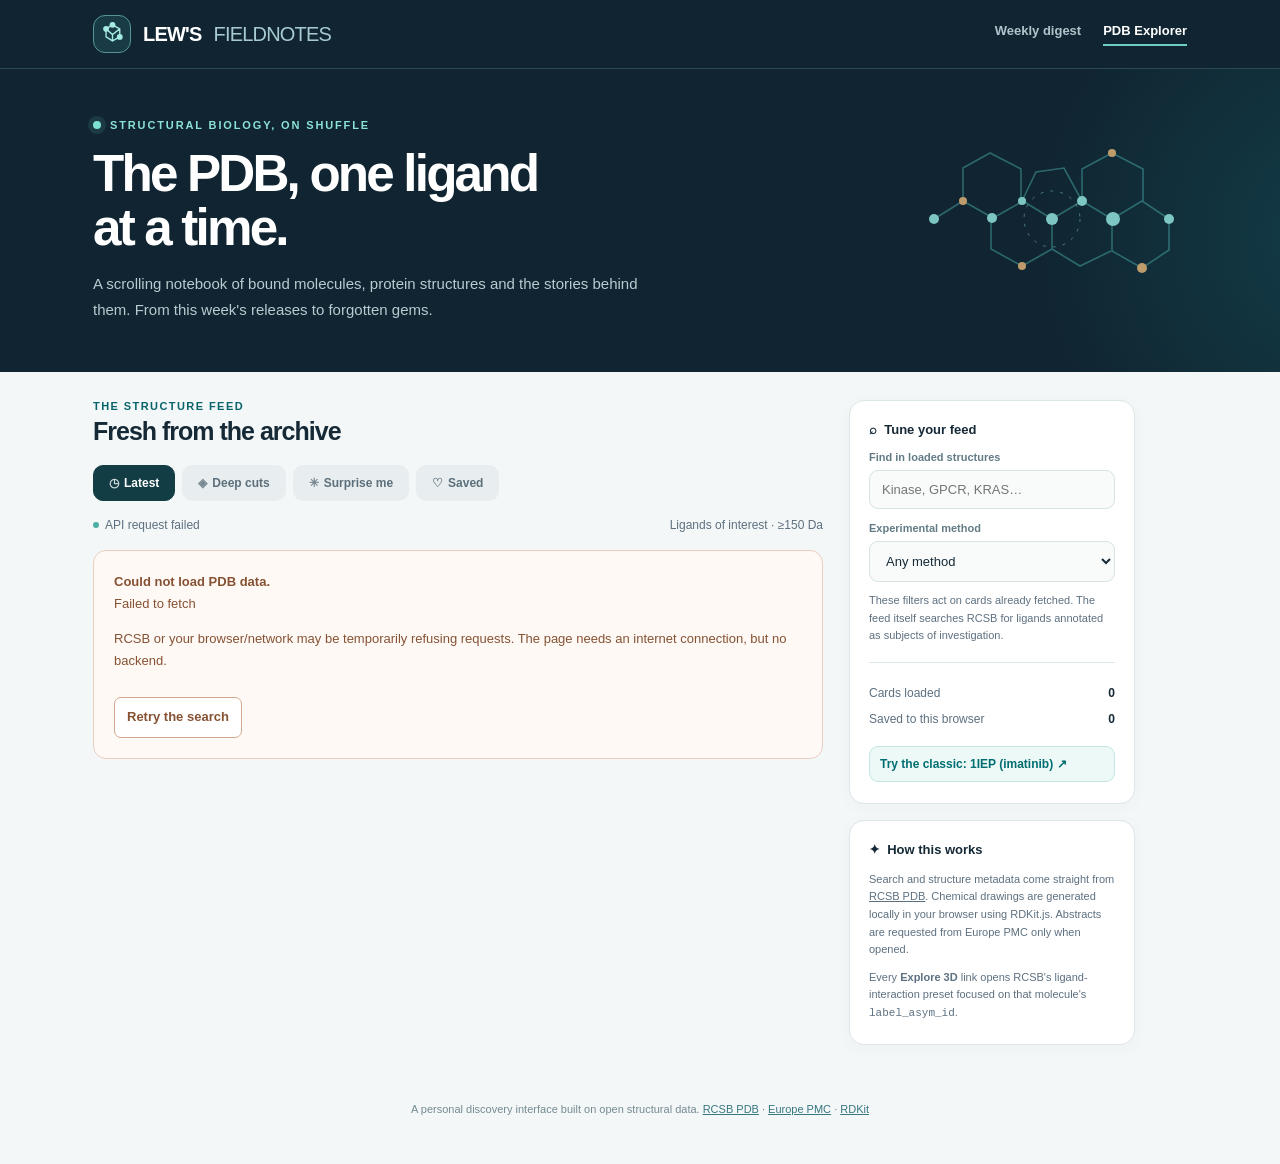
==== docs/pdb-explorer.html @ 3c7a72dc "pdb explorer" ====
<!doctype html>
<html lang="en">
<head>
  <meta charset="utf-8">
  <meta name="viewport" content="width=device-width, initial-scale=1">
  <meta name="theme-color" content="#112433">
  <meta name="description" content="A serendipitous feed of ligand-bound structures from the Protein Data Bank.">
  <title>PDB Explorer — Lew's fieldnotes</title>
  <style>
    :root { --ink:#152936; --muted:#5d7080; --subtle:#8093a0; --bg:#f4f7f7; --card:#fff; --line:#dce5e7; --accent:#087d84; --accentdark:#08636a; --tealbg:#e9f8f6; --gold:#b37e34; --radius:18px; }
    * {box-sizing:border-box} html {scroll-behavior:smooth} body {margin:0; font-family:Inter,-apple-system,BlinkMacSystemFont,"Segoe UI",sans-serif; background:var(--bg); color:var(--ink); -webkit-font-smoothing:antialiased}
    button,input,select {font:inherit} button {cursor:pointer} a {color:inherit} a:hover{color:var(--accent)}
    .topbar {background:#102531;color:#f1f8f8; border-bottom:1px solid #2b4954}
    .top-inner {max-width:1150px;margin:auto;padding:15px 28px;display:flex;justify-content:space-between;align-items:center;gap:20px}
    .brand {display:flex;align-items:center;gap:12px;text-decoration:none;color:#fff;font-weight:800;letter-spacing:-.04em;font-size:20px}
    .brand-mark{width:38px;height:38px;border:1px solid #56969a;border-radius:12px;display:grid;place-items:center;background:#183b45;overflow:hidden}
    .brand-mark svg{width:29px;height:29px}
    .navlinks{display:flex;gap:22px;font-size:13px;font-weight:650}.navlinks a{text-decoration:none;color:#afc4cb}.navlinks a.active{color:#fff}.navlinks a.active:after{content:"";display:block;height:2px;background:#6bcfc7;margin-top:6px}
    .hero {background:#102531;color:#fff;position:relative;overflow:hidden}
    .hero:before {content:"";position:absolute;inset:-50% -30% auto auto;width:640px;height:640px;border-radius:50%;background:radial-gradient(circle,#16616a66 0%,transparent 68%);pointer-events:none}
    .hero-inner {max-width:1150px;margin:auto;padding:50px 28px 49px;position:relative;display:flex;justify-content:space-between;align-items:center;gap:40px}
    .eyebrow {display:flex;align-items:center;gap:9px;color:#8ce2d7;text-transform:uppercase;font-size:11px;font-weight:800;letter-spacing:.17em}
    .dot{width:8px;height:8px;border-radius:50%;background:#7de0d2;box-shadow:0 0 0 5px #7de0d21c}
    h1 {font-size:clamp(34px,4vw,52px);line-height:1.06;margin:16px 0 15px;letter-spacing:-.055em;max-width:540px}
    .hero p{margin:0;color:#b7cbd0;font-size:15px;line-height:1.75;max-width:550px}
    .hero-visual{width:275px;height:158px;flex-shrink:0;opacity:.88}
    .layout{max-width:1150px;margin:auto;padding:28px;display:grid;grid-template-columns:minmax(0,730px) 286px;gap:26px;align-items:start}
    .feed-top{display:flex;justify-content:space-between;align-items:end;gap:12px;margin-bottom:15px}
    .section-tag {font-size:11px;font-weight:850;color:var(--accentdark);letter-spacing:.13em;text-transform:uppercase}
    h2{margin:4px 0;font-size:25px;letter-spacing:-.04em;line-height:1.2}
    .hint{font-size:12px;color:var(--muted);line-height:1.5}
    .tabs{display:flex;flex-wrap:wrap;gap:7px;margin-bottom:15px}
    .tab{padding:10px 15px;border-radius:10px;color:#5c6f7b;background:#e8eeef;border:1px solid transparent;font-size:12px;font-weight:750;white-space:nowrap;transition:.16s}
    .tab:hover{background:#dbe8e8}.tab[aria-pressed="true"]{background:#123d45;border-color:#123d45;color:#fff}
    .tab .tab-icon{margin-right:5px;opacity:.8}
    .filter-toggle{display:none;border:1px solid #bdd8d8;background:#fff;border-radius:8px;padding:8px 10px;color:#285a60;font-size:12px;font-weight:700}
    .status-bar{display:flex;justify-content:space-between;align-items:center;gap:12px;margin:13px 0 17px;min-height:17px;font-size:12px;color:var(--muted)}
    .status-bar .live{display:inline-flex;gap:6px;align-items:center}.status-bar .live:before{content:"";width:6px;height:6px;border-radius:50%;background:#4aaea1}
    .feed{display:flex;flex-direction:column;gap:16px}
    .card{background:var(--card);border:1px solid var(--line);border-radius:var(--radius);box-shadow:0 3px 20px #17313b09;overflow:hidden}
    .card-head{padding:22px 23px 18px}.card-topline{display:flex;align-items:center;gap:9px;flex-wrap:wrap;margin-bottom:12px}
    .pdbid{display:inline-flex;gap:6px;align-items:center;background:var(--tealbg);color:#006d70;padding:6px 9px;border-radius:6px;font-size:11px;letter-spacing:.075em;font-weight:900;text-decoration:none}
    .release,.meta-item{font-size:12px;color:var(--muted)}.card-title{font-size:21px;line-height:1.38;letter-spacing:-.032em;font-weight:750;margin:0 0 12px}
    .card-subhead{font-size:12px;color:#577080;display:flex;gap:13px;flex-wrap:wrap;align-items:center}
    .card-subhead span{display:inline-flex;gap:5px;align-items:center}
    .ligand-panel{margin:0 22px 19px;border:1px solid #dfe9e9;background:#fafdfc;border-radius:13px;display:flex;min-height:185px;overflow:hidden}
    .depiction{width:45%;min-width:190px;display:flex;align-items:center;justify-content:center;padding:13px;background:#fff;border-right:1px solid #e7eeee;position:relative}
    .depiction svg{display:block;width:100%;height:156px;max-height:156px}.depiction .depict-placeholder{font-size:12px;text-align:center;color:#91a4a8;max-width:160px}
    .ligand-details{flex:1;padding:21px 22px;min-width:0;display:flex;flex-direction:column;align-items:flex-start;justify-content:center}
    .micro-label{text-transform:uppercase;letter-spacing:.115em;font-size:10px;font-weight:850;color:var(--subtle);margin-bottom:7px}
    .ligand-name{font-weight:750;line-height:1.4;font-size:16px;word-break:break-word;overflow-wrap:anywhere;max-height:90px;overflow:hidden;display:-webkit-box;-webkit-line-clamp:4;-webkit-box-orient:vertical}
    .ligand-meta{font-size:12px;color:var(--muted);margin-top:9px;line-height:1.65}
    .tag-row{display:flex;flex-wrap:wrap;gap:6px;margin-top:14px}.tag{font-size:10px;font-weight:760;background:#e9efee;color:#48606a;padding:5px 8px;border-radius:6px}
    .abstract-area{border-top:1px solid #edf1f2;padding:15px 23px 16px}.paper-label{font-size:10px;text-transform:uppercase;color:var(--subtle);font-weight:850;letter-spacing:.1em;margin-bottom:6px}
    .paper-title{font-size:13px;font-weight:650;line-height:1.5;color:#344c58}.abstract-toggle{border:0;background:transparent;padding:8px 0 0;color:var(--accentdark);font-weight:750;font-size:12px}
    .abstract-content{font-size:13px;line-height:1.72;color:#435b68;margin:12px 0 1px;white-space:pre-wrap}
    .card-footer{border-top:1px solid var(--line);display:flex;align-items:center;gap:9px;flex-wrap:wrap;padding:12px 22px;background:#fafcfc}
    .action{font-size:12px;text-decoration:none;display:inline-flex;align-items:center;justify-content:center;gap:7px;padding:9px 12px;border-radius:8px;font-weight:750;border:1px solid #d9e6e6;background:#fff;color:#32515c}
    .action:hover{color:#066e76;border-color:#9ccccc}.action.primary{color:#fff;background:#0a6970;border-color:#0a6970}.action.primary:hover{background:#07545b;color:#fff}
    .bookmark{margin-left:auto;background:transparent;border:1px solid transparent;color:#697e89}.bookmark[aria-pressed="true"]{background:#fff5df;border-color:#edd39b;color:#945e11}
    .bookmark svg,.action svg{width:14px;height:14px;flex:none}
    .rail{position:sticky;top:22px;display:flex;flex-direction:column;gap:16px}
    .rail-box{background:#fff;border:1px solid var(--line);border-radius:15px;padding:21px 19px;box-shadow:0 3px 18px #17313b08}
    .rail-title{font-size:13px;font-weight:850;margin:0 0 14px;display:flex;gap:7px;align-items:center}
    .field-label{display:block;font-size:11px;color:#627b85;font-weight:750;margin:13px 0 7px}
    .field{width:100%;border:1px solid #d7e3e5;background:#f9fbfb;color:var(--ink);padding:11px 12px;border-radius:9px;outline:none;font-size:13px}
    .field:focus{border-color:#2eabb0;box-shadow:0 0 0 3px #2eabb01c}
    .rail-note{margin:10px 0 0;font-size:11px;color:var(--muted);line-height:1.6}
    .rail-separator{height:1px;background:var(--line);margin:17px 0}
    .mini-stat{display:flex;justify-content:space-between;align-items:center;font-size:12px;color:var(--muted);padding:6px 0}.mini-stat strong{color:var(--ink);font-variant-numeric:tabular-nums}
    .sample-button{border:1px solid #c5e6e3;color:#006e71;background:#edf9f7;padding:10px;width:100%;border-radius:9px;font-size:12px;font-weight:750;margin-top:14px;text-align:left}
    .loading{background:#fff;border:1px solid var(--line);border-radius:16px;padding:26px;display:flex;gap:14px;align-items:center;font-size:13px;color:var(--muted)}
    .spinner{width:18px;height:18px;border:2px solid #d7eded;border-top-color:#168188;border-radius:50%;animation:spin .7s linear infinite;flex-shrink:0}@keyframes spin{to{transform:rotate(360deg)}}
    .empty{border:1px dashed #b9cbcd;border-radius:16px;text-align:center;padding:46px 30px;color:var(--muted);background:#ffffffa8}.empty strong{display:block;color:var(--ink);margin-bottom:9px;font-size:17px}
    .error{border:1px solid #ebcdbe;background:#fff9f5;border-radius:13px;padding:20px;color:#865234;font-size:13px;line-height:1.7}.error button{background:#fff;border:1px solid #d3a88f;padding:8px 12px;border-radius:7px;color:#865234;font-weight:750;margin-top:12px}
    .load-wrap{text-align:center;padding:22px 0 42px}.load-button{background:#fff;color:#24545b;border:1px solid #bcd6d7;border-radius:11px;padding:12px 26px;font-size:13px;font-weight:800}.load-button:hover{background:#e8f7f5}.load-button:disabled{opacity:.6;cursor:default}
    footer{padding:30px 28px 50px;text-align:center;font-size:11px;color:#748a93} footer a{color:#367780}
    .hidden{display:none!important}.sr-only{position:absolute;width:1px;height:1px;padding:0;margin:-1px;overflow:hidden;clip:rect(0,0,0,0);white-space:nowrap;border:0}
    @media(max-width:930px){.layout{grid-template-columns:minmax(0,1fr) 235px;gap:17px}.hero-visual{width:190px}.depiction{min-width:145px}.ligand-panel{flex-wrap:wrap}.depiction{min-height:158px}.ligand-details{padding:16px}}
    @media(max-width:710px){.layout{display:flex;flex-direction:column;padding:18px 14px}.main{width:100%}.rail{order:-1;width:100%;position:static}.rail:not(.open){display:none}.rail .rail-box:nth-child(2){display:none}.filter-toggle{display:inline-flex;align-items:center;gap:5px}.hero-inner{padding:32px 18px}.hero-visual{display:none}.top-inner{padding:12px 18px}.brand{font-size:17px}.navlinks{gap:12px;font-size:12px}.tabs{gap:5px}.tab{padding:10px 11px;font-size:11px}.card-head{padding:18px 17px 15px}.card-title{font-size:18px}.ligand-panel{margin:0 14px 14px}.depiction{width:44%;min-width:140px;padding:7px}.ligand-details{min-width:160px;padding:12px 13px}.ligand-name{font-size:13px}.card-footer{padding:11px 14px;gap:7px}.action{font-size:11px;padding:9px}.abstract-area{padding:15px 17px}.bookmark{margin-left:0}.rail-box{padding:14px 17px}}
    @media(max-width:390px){.depiction{width:100%;border-right:0;border-bottom:1px solid #e7eeee}.ligand-details{min-height:115px}.navlinks a:first-child{display:none}}
    @media(prefers-reduced-motion:reduce){*,*:before,*:after{scroll-behavior:auto!important;animation:none!important;transition:none!important}}
  </style>
</head>
<body>
  <header class="topbar">
    <div class="top-inner">
      <a class="brand" href="index.html" aria-label="Lew's fieldnotes home">
        <span class="brand-mark" aria-hidden="true"><svg viewBox="0 0 36 36" fill="none" stroke="#a5ebe1" stroke-width="1.7"><path d="M10 11l8-5 9 5v10l-9 5-8-5zM10 11l8 7 9-7M18 18v8"/><circle cx="10" cy="11" r="2.8" fill="#a5ebe1"/><circle cx="27" cy="21" r="2.8" fill="#a5ebe1"/><circle cx="18" cy="6" r="2.8" fill="#a5ebe1"/></svg></span>
        LEW'S <span style="font-weight:400;color:#a6cad0">FIELDNOTES</span>
      </a>
      <nav class="navlinks" aria-label="Main navigation"><a href="index.html">Weekly digest</a><a class="active" aria-current="page" href="pdb-explorer.html">PDB Explorer</a></nav>
    </div>
  </header>
  <section class="hero">
    <div class="hero-inner">
      <div><div class="eyebrow"><span class="dot"></span> Structural biology, on shuffle</div><h1>The PDB, one ligand<br>at a time.</h1><p>A scrolling notebook of bound molecules, protein structures and the stories behind them. From this week's releases to forgotten gems.</p></div>
      <svg class="hero-visual" viewBox="0 0 275 158" fill="none" aria-hidden="true"><g stroke="#429b9c" stroke-width="1.6" opacity=".65"><path d="M22 77l29-18 30 17 30-17 29 18 30-18 30 18 30-18 27 18"/><path d="M51 59v-33l27-15 31 16v32M79 76v31l31 17 30-17V77M170 59v-32l30-16 31 16v32M200 77v32l30 17 27-18V77"/><path d="M110 59l14-29 28-4 18 33M140 107l28 17 31-15"/></g><g fill="#8ddcd7"><circle cx="22" cy="77" r="5"/><circle cx="80" cy="76" r="5"/><circle cx="140" cy="77" r="6"/><circle cx="201" cy="77" r="7"/><circle cx="257" cy="77" r="5"/><circle cx="110" cy="59" r="4"/><circle cx="170" cy="59" r="5"/></g><g fill="#d6ac72"><circle cx="51" cy="59" r="4"/><circle cx="110" cy="124" r="4"/><circle cx="230" cy="126" r="5"/><circle cx="200" cy="11" r="4"/></g><circle cx="140" cy="77" r="28" stroke="#94e2da" stroke-dasharray="3 7" opacity=".5"/></svg>
    </div>
  </section>
  <div class="layout">
    <main class="main" id="content">
      <div class="feed-top"><div><div class="section-tag">The structure feed</div><h2 id="feed-heading">Fresh from the archive</h2></div><div style="display:flex;align-items:center;gap:9px"><span class="hint" id="counter" aria-live="polite">&nbsp;</span><button class="filter-toggle" type="button" id="filter-toggle" aria-controls="controls" aria-expanded="false">☷ Filters</button></div></div>
      <div class="tabs" role="group" aria-label="Feed mode">
        <button class="tab" data-mode="latest" aria-pressed="true"><span class="tab-icon">◷</span>Latest</button>
        <button class="tab" data-mode="old" aria-pressed="false"><span class="tab-icon">◈</span>Deep cuts</button>
        <button class="tab" data-mode="random" aria-pressed="false"><span class="tab-icon">✳</span>Surprise me</button>
        <button class="tab" data-mode="saved" aria-pressed="false"><span class="tab-icon">♡</span>Saved <span id="saved-count"></span></button>
      </div>
      <div class="status-bar"><span class="live" id="feed-description">Live from the RCSB PDB</span><span id="filter-hint">Ligands of interest · ≥150 Da</span></div>
      <div class="feed" id="feed" aria-live="polite"></div>
      <div class="load-wrap"><button class="load-button" id="load-more" type="button">Load more structures</button></div>
    </main>
    <aside class="rail" id="controls" aria-label="Explore controls">
      <section class="rail-box"><div class="rail-title">⌕ &nbsp;Tune your feed</div>
        <label class="field-label" for="text-filter">Find in loaded structures</label><input class="field" id="text-filter" type="search" placeholder="Kinase, GPCR, KRAS…" autocomplete="off">
        <label class="field-label" for="method-filter">Experimental method</label><select class="field" id="method-filter"><option value="all">Any method</option><option value="xray">X-ray</option><option value="em">Cryo-EM</option><option value="other">Other</option></select>
        <p class="rail-note">These filters act on cards already fetched. The feed itself searches RCSB for ligands annotated as subjects of investigation.</p>
        <div class="rail-separator"></div><div class="mini-stat"><span>Cards loaded</span><strong id="stat-loaded">0</strong></div><div class="mini-stat"><span>Saved to this browser</span><strong id="stat-saved">0</strong></div>
        <button class="sample-button" type="button" id="example">Try the classic: 1IEP (imatinib) ↗</button>
      </section>
      <section class="rail-box"><div class="rail-title">✦ &nbsp;How this works</div>
        <p class="rail-note">Search and structure metadata come straight from <a href="https://www.rcsb.org/" target="_blank" rel="noopener">RCSB PDB</a>. Chemical drawings are generated locally in your browser using RDKit.js. Abstracts are requested from Europe PMC only when opened.</p>
        <p class="rail-note">Every <strong>Explore 3D</strong> link opens RCSB's ligand-interaction preset focused on that molecule's <code>label_asym_id</code>.</p>
      </section>
    </aside>
  </div>
  <footer>A personal discovery interface built on open structural data. <a href="https://www.rcsb.org/" target="_blank" rel="noopener">RCSB PDB</a> · <a href="https://europepmc.org/" target="_blank" rel="noopener">Europe PMC</a> · <a href="https://www.rdkit.org/" target="_blank" rel="noopener">RDKit</a></footer>
  <script>
  (() => {
    'use strict';
    const SEARCH_API = 'https://search.rcsb.org/rcsbsearch/v2/query';
    const DATA_API = 'https://data.rcsb.org/graphql';
    const EUROPE_PMC = 'https://www.ebi.ac.uk/europepmc/webservices/rest/search';
    const RDKIT_JS = 'https://unpkg.com/@rdkit/rdkit@2025.3.3-1.0.0/dist/RDKit_minimal.js';
    const STORE_KEY = 'lews-pdb-explorer-saved-v1';
    const PAGE_SIZE = 12;
    const EXCLUDE = new Set('HOH DOD SO4 PO4 GOL EDO PEG PG4 PGE ACT ACE ACY CL NA K CA MG ZN MN FE CU NI CO CD I BR F TRS MES HEP CIT DMS DTT BME MPD IPA EPE IMD NH4 NAG MAN BGC BMA FUC BNG BDP SIA'.split(' '));
    const $ = id => document.getElementById(id);
    const text = (value, fallback = '') => value == null || value === '' ? fallback : String(value);
    const escapeHTML = s => text(s).replace(/[&<>"']/g, c => ({'&':'&amp;','<':'&lt;','>':'&gt;','"':'&quot;',"'":'&#39;'}[c]));
    const keyFor = c => `${c.pdb}:${c.comp}:${c.asym}`;
    const state = {mode:'latest',generation:0,offset:0,total:0,loading:false,ended:false,cards:[],seen:new Set(),saved:readSaved(),drawQueue:[],randomPages:new Set(),rdkitPromise:null};
    function readSaved(){try{return JSON.parse(localStorage.getItem(STORE_KEY)||'{}')||{}}catch(_){return {}}}
    function persistSaved(){try{localStorage.setItem(STORE_KEY,JSON.stringify(state.saved))}catch(_){showToast('Storage is unavailable in this browser.')}}
    function updateStats(){const n=Object.keys(state.saved).length;$('saved-count').textContent=n?`(${n})`:'';$('stat-saved').textContent=n;$('stat-loaded').textContent=state.cards.length;$('counter').textContent=state.mode==='saved'?`${n} saved`:state.cards.length?`${state.cards.length} complexes`:'';}
    function showToast(message){$('feed-description').textContent=message}
    const leaf = (attribute,operator,value) => ({type:'terminal',service:'text',parameters:{attribute,operator,...(value!==undefined?{value}:{})}});
    function buildSearch(offset,rows){
      // The nested group is important: the LOI comp_id and annotation type must belong to the same item.
      const loi={type:'group',logical_operator:'and',label:'nested-attribute',nodes:[
        leaf('rcsb_nonpolymer_entity_annotation.comp_id','exists'),
        leaf('rcsb_nonpolymer_entity_annotation.type','exact_match','SUBJECT_OF_INVESTIGATION')
      ]};
      const nodes=[loi];
      if(state.mode==='old')nodes.push(leaf('rcsb_accession_info.initial_release_date','less','2015-01-01'));
      const direction=state.mode==='old'?'asc':'desc';
      return {query:{type:'group',logical_operator:'and',nodes},return_type:'entry',request_options:{paginate:{start:offset,rows},sort:[{sort_by:'rcsb_accession_info.initial_release_date',direction}]}};
    }
    const GRAPHQL=`query ExplorePDB($ids:[String!]!){
      entries(entry_ids:$ids){
        rcsb_id struct{title}
        rcsb_entry_info{experimental_method resolution_combined}
        rcsb_accession_info{initial_release_date}
        rcsb_primary_citation{title pdbx_database_id_PubMed pdbx_database_id_DOI year}
        polymer_entities{rcsb_polymer_entity{pdbx_description} rcsb_polymer_entity_container_identifiers{uniprot_ids}}
        nonpolymer_entities{
          rcsb_nonpolymer_entity_container_identifiers{nonpolymer_comp_id asym_ids}
          rcsb_nonpolymer_entity_annotation{type}
          nonpolymer_comp{chem_comp{id name formula_weight} rcsb_chem_comp_descriptor{SMILES}}
          nonpolymer_entity_instances{rcsb_nonpolymer_entity_instance_container_identifiers{asym_id}}
        }
      }
    }`;
    async function fetchJSON(url, options={}){
      const response=await fetch(url,{...options,headers:{Accept:'application/json',...(options.headers||{})}});
      if(!response.ok)throw new Error(`${new URL(url).host} returned HTTP ${response.status}`);
      return response.json();
    }
    async function search(offset,rows){
      const body=buildSearch(offset,rows);
      // POST keeps large search expressions out of the URL; RCSB supports browser CORS.
      return fetchJSON(SEARCH_API,{method:'POST',headers:{'Content-Type':'application/json'},body:JSON.stringify(body)});
    }
    async function describe(ids){
      const result=await fetchJSON(DATA_API,{method:'POST',headers:{'Content-Type':'application/json'},body:JSON.stringify({query:GRAPHQL,variables:{ids}})});
      if(result.errors?.length)throw new Error(`RCSB GraphQL: ${result.errors[0].message}`);
      return result.data?.entries||[];
    }
    function acceptableEntity(entity){
      const chem=entity.nonpolymer_comp?.chem_comp||{};
      const id=text(chem.id||entity.rcsb_nonpolymer_entity_container_identifiers?.nonpolymer_comp_id).toUpperCase();
      const mass=Number(chem.formula_weight)||0;
      return id && mass>=150 && !EXCLUDE.has(id);
    }
    function fromEntry(entry){
      const pdb=text(entry.rcsb_id).toUpperCase();if(!pdb)return [];
      const protein=(entry.polymer_entities||[]).map(x=>x.rcsb_polymer_entity?.pdbx_description).filter(Boolean);
      const uniqueProteins=[...new Set(protein)];
      const items=(entry.nonpolymer_entities||[]).filter(acceptableEntity);
      const marked=items.filter(e=>(e.rcsb_nonpolymer_entity_annotation||[]).some(x=>x.type==='SUBJECT_OF_INVESTIGATION'));
      const selected=(marked.length?marked:items).slice(0,2);
      return selected.map(entity=>{
        const chem=entity.nonpolymer_comp?.chem_comp||{};
        const ident=entity.rcsb_nonpolymer_entity_container_identifiers||{};
        const instance=(entity.nonpolymer_entity_instances||[]).map(x=>x.rcsb_nonpolymer_entity_instance_container_identifiers?.asym_id).find(Boolean);
        const asym=text(instance||(ident.asym_ids||[])[0]);
        if(!asym)return null; // Never guess an RCSB label_asym_id.
        return {pdb,comp:text(chem.id||ident.nonpolymer_comp_id).toUpperCase(),asym,
          ligand:text(chem.name,'Unnamed ligand'),smiles:text(entity.nonpolymer_comp?.rcsb_chem_comp_descriptor?.SMILES),mw:Number(chem.formula_weight)||0,
          title:text(entry.struct?.title,pdb),protein:uniqueProteins.slice(0,3),
          method:text(entry.rcsb_entry_info?.experimental_method),resolution:entry.rcsb_entry_info?.resolution_combined?.[0]??null,
          released:text(entry.rcsb_accession_info?.initial_release_date),
          paper:text(entry.rcsb_primary_citation?.title),doi:text(entry.rcsb_primary_citation?.pdbx_database_id_DOI),
          pmid:text(entry.rcsb_primary_citation?.pdbx_database_id_PubMed),year:entry.rcsb_primary_citation?.year??null};
      }).filter(Boolean);
    }
    function rcsb3D(c){const u=new URL(`https://www.rcsb.org/3d-view/${encodeURIComponent(c.pdb)}`);u.searchParams.set('preset','ligandInteraction');u.searchParams.set('label_asym_id',c.asym);return u.href}
    function formatDate(s){if(!s)return 'Date unknown';const d=new Date(s);return Number.isNaN(d.getTime())?s:d.toLocaleDateString('en-AU',{day:'numeric',month:'short',year:'numeric'})}
    function formatMethod(m){return m.includes('X-RAY')?'X-ray diffraction':m.includes('ELECTRON')?'Cryo-EM / EM':m.includes('NMR')?'NMR':m?m:'Method unknown'}
    function family(c){const t=[c.title,...c.protein].join(' ').toLowerCase();for(const [pattern,label] of [[/kinase|phosphorylation/,'Kinase'],[/g.protein.coupled|gpcr|adrenergic|opioid receptor/,'GPCR'],[/protease|proteinase|peptidase/,'Protease'],[/polymerase/,'Polymerase'],[/reductase|oxidase|dehydrogenase/,'Oxidoreductase'],[/transporter|channel|pump/,'Transporter'],[/ribosom/,'Ribosome']])if(pattern.test(t))return label;return 'Protein–ligand'}
    function icon(name){if(name==='arrow')return '<svg viewBox="0 0 24 24" fill="none" stroke="currentColor" stroke-width="1.9" stroke-linecap="round" stroke-linejoin="round" aria-hidden="true"><path d="M7 17 17 7M8 7h9v9"/></svg>';if(name==='bookmark')return '<svg viewBox="0 0 24 24" fill="none" stroke="currentColor" stroke-width="1.8" stroke-linecap="round" stroke-linejoin="round" aria-hidden="true"><path d="M6 4.5h12v16l-6-4-6 4z"/></svg>';return ''}
    function cardHTML(c){
      const id=keyFor(c),saved=!!state.saved[id];const resolution=c.resolution?`${Number(c.resolution).toFixed(2)} Å`:'';
      const abstractAvailable=!!(c.pmid||c.doi);
      return `<article class="card" data-key="${escapeHTML(id)}">
        <div class="card-head"><div class="card-topline"><a class="pdbid" href="https://www.rcsb.org/structure/${encodeURIComponent(c.pdb)}" target="_blank" rel="noopener">◈ ${escapeHTML(c.pdb)}</a><span class="release">Released ${escapeHTML(formatDate(c.released))}</span></div>
        <h3 class="card-title">${escapeHTML(c.title)}</h3><div class="card-subhead"><span>⌬ ${escapeHTML(formatMethod(c.method))}</span>${resolution?`<span>◇ ${escapeHTML(resolution)}</span>`:''}${c.protein.length?`<span>◌ ${escapeHTML(c.protein[0].slice(0,85))}</span>`:''}</div></div>
        <div class="ligand-panel"><div class="depiction" data-smiles="${escapeHTML(c.smiles)}" data-comp="${escapeHTML(c.comp)}"><div class="depict-placeholder">Preparing 2D structure…</div></div>
          <div class="ligand-details"><div class="micro-label">Bound ligand · ${escapeHTML(c.comp)}</div><div class="ligand-name" title="${escapeHTML(c.ligand)}">${escapeHTML(c.ligand)}</div><div class="ligand-meta">${Math.round(c.mw)} Da · ligand chain ${escapeHTML(c.asym)}</div><div class="tag-row"><span class="tag">${escapeHTML(family(c))}</span><span class="tag">CCD: ${escapeHTML(c.comp)}</span></div></div></div>
        <div class="abstract-area"><div class="paper-label">Associated publication</div><div class="paper-title">${escapeHTML(c.paper||'No primary publication linked in the PDB record')}</div>${abstractAvailable?`<button class="abstract-toggle" type="button" data-action="abstract" aria-expanded="false">Read abstract ↓</button><div class="abstract-content hidden" role="region"></div>`:''}</div>
        <div class="card-footer"><a class="action primary" href="${escapeHTML(rcsb3D(c))}" target="_blank" rel="noopener">Explore 3D ${icon('arrow')}</a><a class="action" href="https://www.rcsb.org/structure/${encodeURIComponent(c.pdb)}" target="_blank" rel="noopener">PDB entry ${icon('arrow')}</a>${c.doi?`<a class="action" href="https://doi.org/${encodeURIComponent(c.doi)}" target="_blank" rel="noopener">Paper ${icon('arrow')}</a>`:''}<button type="button" class="action bookmark" data-action="save" aria-label="${saved?'Remove saved complex':'Save complex'}" aria-pressed="${saved}">${icon('bookmark')} ${saved?'Saved':'Save'}</button></div>
      </article>`;
    }
    function filterCards(cards){
      const q=$('text-filter').value.toLowerCase().trim();const m=$('method-filter').value;
      return cards.filter(c=>(!q||[c.pdb,c.comp,c.ligand,c.title,c.paper,...c.protein].join(' ').toLowerCase().includes(q))&&(m==='all'||(m==='xray'&&c.method.includes('X-RAY'))||(m==='em'&&c.method.includes('ELECTRON'))||(m==='other'&&!c.method.includes('X-RAY')&&!c.method.includes('ELECTRON'))));
    }
    let depictObserver;
    function render(){
      const data=state.mode==='saved'?Object.values(state.saved).reverse():state.cards;
      const visible=filterCards(data);
      $('feed').innerHTML=visible.length?visible.map(cardHTML).join(''):(state.loading?'':`<div class="empty"><strong>${state.mode==='saved'?'Nothing saved yet':'No matching cards'}</strong>${state.mode==='saved'?'Use the Save control on a structure to keep it here.':'Try clearing the local filters, or load more structures.'}</div>`);
      for(const e of document.querySelectorAll('.depiction'))depictObserver?.observe(e);
      updateStats();
      $('load-more').classList.toggle('hidden',state.mode==='saved'||state.ended);
      $('load-more').disabled=state.loading;
      $('load-more').textContent=state.loading?'Loading…':'Load more structures';
    }
    async function loadMore(){
      if(state.loading||state.ended||state.mode==='saved')return;
      const generation=state.generation;state.loading=true;
      if(!state.cards.length)$('feed').innerHTML='<div class="loading"><div class="spinner"></div>Searching ligand-bound structures in the PDB…</div>';
      $('load-more').disabled=true;$('load-more').textContent='Loading…';
      try{
        let offset=state.offset;
        if(state.mode==='random'){
          if(!state.total){const head=await search(0,1);state.total=head.total_count||0}
          const pages=Math.max(1,Math.ceil(state.total/PAGE_SIZE));
          let page=Math.floor(Math.random()*pages);
          for(let i=0;i<12&&state.randomPages.has(page);i++)page=Math.floor(Math.random()*pages);
          state.randomPages.add(page);offset=page*PAGE_SIZE;
        }
        const result=await search(offset,PAGE_SIZE);if(state.generation!==generation)return;
        state.total=result.total_count||state.total;
        const ids=(result.result_set||[]).map(x=>x.identifier).filter(Boolean);
        if(state.mode!=='random')state.offset+=PAGE_SIZE;
        if(!ids.length){state.ended=true;return}
        // Small batches avoid huge GraphQL payloads and keep the UI responsive.
        const entries=await describe(ids);if(state.generation!==generation)return;
        const newCards=entries.flatMap(fromEntry);
        for(const c of newCards){const id=keyFor(c);if(!state.seen.has(id)){state.seen.add(id);state.cards.push(c)}}
        if(state.mode!=='random'&&state.offset>=state.total)state.ended=true;
        if(state.mode==='random'&&state.randomPages.size>=Math.ceil(state.total/PAGE_SIZE))state.ended=true;
        $('feed-description').textContent=`Live from RCSB · ${state.total.toLocaleString()} matching PDB entries`;
      }catch(e){
        if(state.generation!==generation)return;
        console.error('PDB Explorer:',e);
        $('feed-description').textContent='API request failed';
        const box=document.createElement('div');box.className='error';box.innerHTML=`<strong>Could not load PDB data.</strong><div>${escapeHTML(e.message)}</div><p>RCSB or your browser/network may be temporarily refusing requests. The page needs an internet connection, but no backend.</p><button type="button" id="retry-api">Retry the search</button>`;
        $('feed').replaceChildren(box);box.querySelector('button').addEventListener('click',()=>{state.loading=false;loadMore()});
        $('load-more').classList.add('hidden');return;
      }finally{
        if(state.generation===generation){state.loading=false;if(!$('feed').querySelector('.error'))render()}
      }
    }
    function changeMode(mode){
      state.generation++;state.mode=mode;state.offset=0;state.total=0;state.ended=false;state.loading=false;state.cards=[];state.seen.clear();state.randomPages.clear();
      for(const b of document.querySelectorAll('[data-mode]'))b.setAttribute('aria-pressed',String(b.dataset.mode===mode));
      const headings={latest:'Fresh from the archive',old:'Rediscover the classics',random:'The PDB on shuffle',saved:'Your reading shelf'};
      const descriptions={latest:'Newest first · live RCSB search',old:'Before 2015 · oldest first',random:'A random slice of the archive',saved:'Saved to this browser'};
      $('feed-heading').textContent=headings[mode];$('feed-description').textContent=descriptions[mode];
      $('filter-hint').textContent=mode==='saved'?'Your personal collection':'Ligands of interest · ≥150 Da';
      if(mode==='saved')render();else loadMore();
    }
    let rdkitPromise;
    function loadRDKit(){
      if(rdkitPromise)return rdkitPromise;
      rdkitPromise=new Promise((resolve,reject)=>{
        if(typeof window.initRDKitModule==='function'){window.initRDKitModule().then(resolve,reject);return}
        const script=document.createElement('script');script.src=RDKIT_JS;script.async=true;
        script.onload=()=>window.initRDKitModule({locateFile:file=>new URL(file,RDKIT_JS).href}).then(resolve,reject);
        script.onerror=()=>reject(new Error('Unable to load RDKit.js'));
        document.head.append(script);
      });return rdkitPromise;
    }
    function setupDepictions(){
      depictObserver=new IntersectionObserver(entries=>{
        for(const entry of entries){if(!entry.isIntersecting)continue;
          const el=entry.target;depictObserver.unobserve(el);
          if(!el.dataset.smiles){el.textContent='2D depiction unavailable for this ligand';continue}
          loadRDKit().then(rdkit=>{
            if(!el.isConnected)return;
            let mol;
            try{mol=rdkit.get_mol(el.dataset.smiles);if(!mol)throw new Error('Invalid SMILES');const svg=mol.get_svg();if(!svg)throw new Error('No drawing');
              el.innerHTML=svg;
              // This SVG is generated by RDKit, never from raw API HTML.
              const node=el.querySelector('svg');if(node){node.setAttribute('role','img');node.setAttribute('aria-label',`${el.dataset.comp} 2D chemical structure`)}
            }catch(e){console.warn('RDKit depiction failed',e);el.innerHTML=`<div class="depict-placeholder">2D depiction unavailable<br><a target="_blank" rel="noopener" href="https://www.rcsb.org/ligand/${encodeURIComponent(el.dataset.comp)}">View ligand at RCSB ↗</a></div>`}
            finally{mol?.delete()}
          }).catch(e=>{console.warn('RDKit.js unavailable',e);if(el.isConnected)el.innerHTML=`<div class="depict-placeholder">2D renderer unavailable<br><a target="_blank" rel="noopener" href="https://www.rcsb.org/ligand/${encodeURIComponent(el.dataset.comp)}">View ligand at RCSB ↗</a></div>`});
        }
      },{rootMargin:'400px 0px'});
    }
    const abstractCache=new Map();
    async function loadAbstract(c){
      const lookup=c.pmid?`EXT_ID:${c.pmid} AND SRC:MED`:`DOI:"${c.doi}"`;
      if(abstractCache.has(lookup))return abstractCache.get(lookup);
      const url=new URL(EUROPE_PMC);url.searchParams.set('query',lookup);url.searchParams.set('format','json');url.searchParams.set('resultType','core');url.searchParams.set('pageSize','1');
      const payload=await fetchJSON(url.href);const record=payload.resultList?.result?.[0];
      const raw=text(record?.abstractText).replace(/<[^>]+>/g,' ').replace(/&nbsp;/g,' ').replace(/&amp;/g,'&').trim();
      const value=raw||'No abstract is available from Europe PMC for this publication.';
      abstractCache.set(lookup,value);return value;
    }
    $('feed').addEventListener('click',async e=>{
      const btn=e.target.closest('button[data-action]');if(!btn)return;
      const cardEl=btn.closest('.card');const id=cardEl?.dataset.key;
      const item=state.cards.find(item=>keyFor(item)===id)||state.saved[id]||(exampleItem&&keyFor(exampleItem)===id?exampleItem:null);
      if(!item)return;
      if(btn.dataset.action==='save'){
        if(state.saved[id])delete state.saved[id];else state.saved[id]=item;
        persistSaved();if(state.mode==='saved'&&$('feed-heading').textContent==='Your reading shelf')render();else{
          btn.setAttribute('aria-pressed',String(!!state.saved[id]));btn.setAttribute('aria-label',state.saved[id]?'Remove saved complex':'Save complex');btn.innerHTML=`${icon('bookmark')} ${state.saved[id]?'Saved':'Save'}`;updateStats();}
      }
      if(btn.dataset.action==='abstract'){
        const region=cardEl.querySelector('.abstract-content');const expanded=btn.getAttribute('aria-expanded')==='true';
        if(expanded){region.classList.add('hidden');btn.setAttribute('aria-expanded','false');btn.textContent='Read abstract ↓';return}
        region.classList.remove('hidden');btn.setAttribute('aria-expanded','true');btn.textContent='Hide abstract ↑';
        if(!region.dataset.loaded){region.textContent='Loading the paper abstract…';try{region.textContent=await loadAbstract(item)}catch(error){region.textContent=`Could not retrieve abstract (${error.message}). Open the paper instead.`}region.dataset.loaded='true'}
      }
    });
    // The example is a live GraphQL result, but isn't bookmarked automatically.
    let exampleItem=null;
    async function showExample(){
      changeMode('saved');$('feed-heading').textContent='A classic: 1IEP';$('feed-description').textContent='Example loaded live from RCSB';
      $('feed').innerHTML='<div class="loading"><div class="spinner"></div>Retrieving 1IEP…</div>';
      const generation=++state.generation;exampleItem=null;
      try{const data=await describe(['1IEP']);if(state.generation!==generation)return;
        const all=data.flatMap(fromEntry);const item=all.find(c=>c.comp==='STI')||all[0];if(!item)throw new Error('1IEP has no displayable ligand instance');
        exampleItem=item;$('feed').innerHTML=cardHTML(item);for(const e of document.querySelectorAll('.depiction'))depictObserver.observe(e);
        $('counter').textContent='1 classic';$('load-more').classList.add('hidden');
      }catch(e){if(state.generation!==generation)return;$('feed').innerHTML=`<div class="error">Unable to fetch 1IEP: ${escapeHTML(e.message)}</div>`}
    }
    for(const b of document.querySelectorAll('[data-mode]'))b.addEventListener('click',()=>changeMode(b.dataset.mode));
    $('load-more').addEventListener('click',loadMore);
    $('example').addEventListener('click',showExample);
    $('filter-toggle').addEventListener('click',()=>{const open=$('controls').classList.toggle('open');$('filter-toggle').setAttribute('aria-expanded',String(open))});
    $('text-filter').addEventListener('input',()=>{if($('feed-heading').textContent==='A classic: 1IEP')return;render()});
    $('method-filter').addEventListener('change',()=>{if($('feed-heading').textContent==='A classic: 1IEP')return;render()});
    setupDepictions();updateStats();changeMode('latest');
  })();
  </script>
</body>
</html>
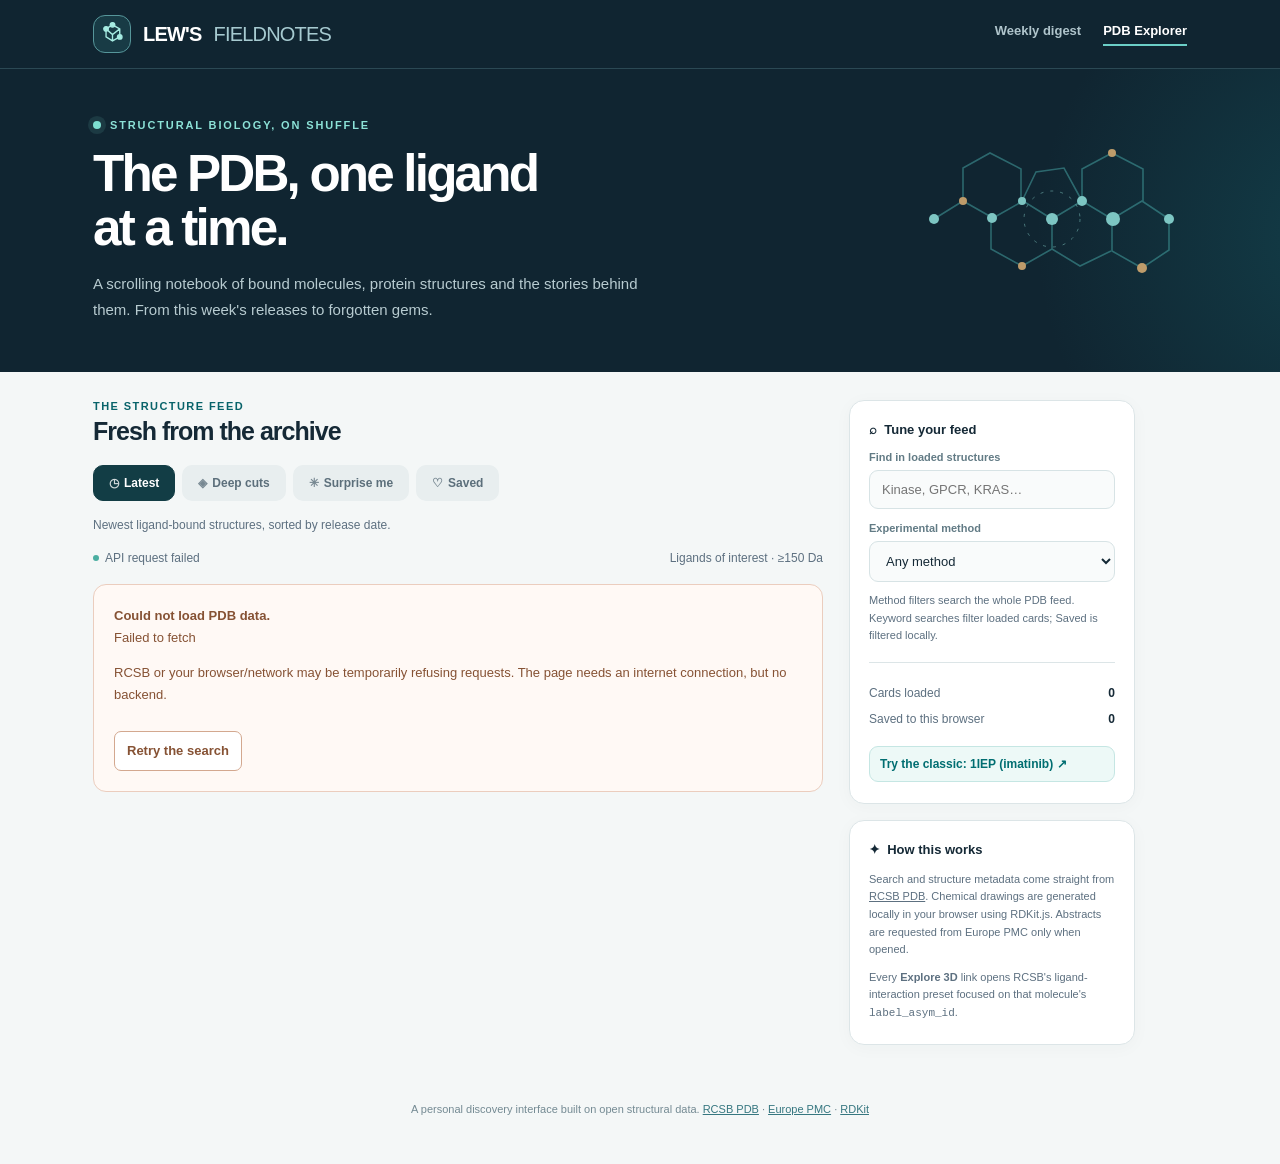
==== commit f23ad129: "update" ====
--- a/docs/pdb-explorer.html
+++ b/docs/pdb-explorer.html
@@ -40,6 +40,9 @@
     .card{background:var(--card);border:1px solid var(--line);border-radius:var(--radius);box-shadow:0 3px 20px #17313b09;overflow:hidden}
     .card-head{padding:22px 23px 18px}.card-topline{display:flex;align-items:center;gap:9px;flex-wrap:wrap;margin-bottom:12px}
     .pdbid{display:inline-flex;gap:6px;align-items:center;background:var(--tealbg);color:#006d70;padding:6px 9px;border-radius:6px;font-size:11px;letter-spacing:.075em;font-weight:900;text-decoration:none}
+    .method-badge{font-size:10px;font-weight:850;letter-spacing:.045em;border-radius:6px;padding:6px 9px;background:#edf1f4;color:#455e6a}
+    .method-badge.xray{background:#eff1ff;color:#4257a1}.method-badge.em{background:#fff1e6;color:#955a24}.method-badge.nmr{background:#ebf5e9;color:#3c7542}
+    .mode-explainer{font-size:12px;color:var(--muted);line-height:1.55;margin:0 0 15px}
     .release,.meta-item{font-size:12px;color:var(--muted)}.card-title{font-size:21px;line-height:1.38;letter-spacing:-.032em;font-weight:750;margin:0 0 12px}
     .card-subhead{font-size:12px;color:#577080;display:flex;gap:13px;flex-wrap:wrap;align-items:center}
     .card-subhead span{display:inline-flex;gap:5px;align-items:center}
@@ -103,10 +106,11 @@
       <div class="feed-top"><div><div class="section-tag">The structure feed</div><h2 id="feed-heading">Fresh from the archive</h2></div><div style="display:flex;align-items:center;gap:9px"><span class="hint" id="counter" aria-live="polite">&nbsp;</span><button class="filter-toggle" type="button" id="filter-toggle" aria-controls="controls" aria-expanded="false">☷ Filters</button></div></div>
       <div class="tabs" role="group" aria-label="Feed mode">
         <button class="tab" data-mode="latest" aria-pressed="true"><span class="tab-icon">◷</span>Latest</button>
-        <button class="tab" data-mode="old" aria-pressed="false"><span class="tab-icon">◈</span>Deep cuts</button>
+        <button class="tab" data-mode="old" aria-pressed="false" title="Random pre-2015 ligand-bound structures"><span class="tab-icon">◈</span>Deep cuts</button>
         <button class="tab" data-mode="random" aria-pressed="false"><span class="tab-icon">✳</span>Surprise me</button>
         <button class="tab" data-mode="saved" aria-pressed="false"><span class="tab-icon">♡</span>Saved <span id="saved-count"></span></button>
       </div>
+      <p class="mode-explainer" id="mode-explainer">Newest ligand-bound structures, sorted by release date.</p>
       <div class="status-bar"><span class="live" id="feed-description">Live from the RCSB PDB</span><span id="filter-hint">Ligands of interest · ≥150 Da</span></div>
       <div class="feed" id="feed" aria-live="polite"></div>
       <div class="load-wrap"><button class="load-button" id="load-more" type="button">Load more structures</button></div>
@@ -114,8 +118,8 @@
     <aside class="rail" id="controls" aria-label="Explore controls">
       <section class="rail-box"><div class="rail-title">⌕ &nbsp;Tune your feed</div>
         <label class="field-label" for="text-filter">Find in loaded structures</label><input class="field" id="text-filter" type="search" placeholder="Kinase, GPCR, KRAS…" autocomplete="off">
-        <label class="field-label" for="method-filter">Experimental method</label><select class="field" id="method-filter"><option value="all">Any method</option><option value="xray">X-ray</option><option value="em">Cryo-EM</option><option value="other">Other</option></select>
-        <p class="rail-note">These filters act on cards already fetched. The feed itself searches RCSB for ligands annotated as subjects of investigation.</p>
+        <label class="field-label" for="method-filter">Experimental method</label><select class="field" id="method-filter"><option value="all">Any method</option><option value="xray">Xtal (X-ray)</option><option value="em">Cryo / EM</option><option value="nmr">NMR</option><option value="other">Other methods</option></select>
+        <p class="rail-note">Method filters search the whole PDB feed. Keyword searches filter loaded cards; Saved is filtered locally.</p>
         <div class="rail-separator"></div><div class="mini-stat"><span>Cards loaded</span><strong id="stat-loaded">0</strong></div><div class="mini-stat"><span>Saved to this browser</span><strong id="stat-saved">0</strong></div>
         <button class="sample-button" type="button" id="example">Try the classic: 1IEP (imatinib) ↗</button>
       </section>
@@ -154,7 +158,11 @@
       ]};
       const nodes=[loi];
       if(state.mode==='old')nodes.push(leaf('rcsb_accession_info.initial_release_date','less','2015-01-01'));
-      const direction=state.mode==='old'?'asc':'desc';
+      const method=$('method-filter').value;
+      const category={xray:'X-ray',em:'EM',nmr:'NMR'}[method];
+      if(category)nodes.push(leaf('rcsb_entry_info.experimental_method','exact_match',category));
+      if(method==='other')nodes.push({type:'group',logical_operator:'or',nodes:['Neutron','Other','Integrative','Multiple methods'].map(c=>leaf('rcsb_entry_info.experimental_method','exact_match',c))});
+      const direction='desc';
       return {query:{type:'group',logical_operator:'and',nodes},return_type:'entry',request_options:{paginate:{start:offset,rows},sort:[{sort_by:'rcsb_accession_info.initial_release_date',direction}]}};
     }
     const GRAPHQL=`query ExplorePDB($ids:[String!]!){
@@ -217,14 +225,23 @@
     }
     function rcsb3D(c){const u=new URL(`https://www.rcsb.org/3d-view/${encodeURIComponent(c.pdb)}`);u.searchParams.set('preset','ligandInteraction');u.searchParams.set('label_asym_id',c.asym);return u.href}
     function formatDate(s){if(!s)return 'Date unknown';const d=new Date(s);return Number.isNaN(d.getTime())?s:d.toLocaleDateString('en-AU',{day:'numeric',month:'short',year:'numeric'})}
-    function formatMethod(m){return m.includes('X-RAY')?'X-ray diffraction':m.includes('ELECTRON')?'Cryo-EM / EM':m.includes('NMR')?'NMR':m?m:'Method unknown'}
+    function methodInfo(raw){
+      // rcsb_entry_info.experimental_method uses broad categories such as 'X-ray', 'EM', 'NMR'.
+      // Older saved cards and external data may instead use detailed method names.
+      const m=text(raw).trim().toUpperCase();
+      if(m==='X-RAY'||m==='XTAL'||m.includes('X-RAY DIFFRACTION'))return {kind:'xray',label:'Xtal',detail:'X-ray crystallography'};
+      if(m==='EM'||m==='CRYO'||m.includes('ELECTRON')||m.includes('CRYO-EM'))return {kind:'em',label:'Cryo/EM',detail:'Electron microscopy (often cryo-EM)'};
+      if(m==='NMR'||m.includes('NMR'))return {kind:'nmr',label:'NMR',detail:'NMR spectroscopy'};
+      return {kind:'other',label:m?'Other':'Unknown',detail:text(raw,'Method unknown')};
+    }
+    function formatMethod(m){return methodInfo(m).detail}
     function family(c){const t=[c.title,...c.protein].join(' ').toLowerCase();for(const [pattern,label] of [[/kinase|phosphorylation/,'Kinase'],[/g.protein.coupled|gpcr|adrenergic|opioid receptor/,'GPCR'],[/protease|proteinase|peptidase/,'Protease'],[/polymerase/,'Polymerase'],[/reductase|oxidase|dehydrogenase/,'Oxidoreductase'],[/transporter|channel|pump/,'Transporter'],[/ribosom/,'Ribosome']])if(pattern.test(t))return label;return 'Protein–ligand'}
     function icon(name){if(name==='arrow')return '<svg viewBox="0 0 24 24" fill="none" stroke="currentColor" stroke-width="1.9" stroke-linecap="round" stroke-linejoin="round" aria-hidden="true"><path d="M7 17 17 7M8 7h9v9"/></svg>';if(name==='bookmark')return '<svg viewBox="0 0 24 24" fill="none" stroke="currentColor" stroke-width="1.8" stroke-linecap="round" stroke-linejoin="round" aria-hidden="true"><path d="M6 4.5h12v16l-6-4-6 4z"/></svg>';return ''}
     function cardHTML(c){
-      const id=keyFor(c),saved=!!state.saved[id];const resolution=c.resolution?`${Number(c.resolution).toFixed(2)} Å`:'';
+      const id=keyFor(c),saved=!!state.saved[id],method=methodInfo(c.method);const resolution=c.resolution?`${Number(c.resolution).toFixed(2)} Å`:'';
       const abstractAvailable=!!(c.pmid||c.doi);
       return `<article class="card" data-key="${escapeHTML(id)}">
-        <div class="card-head"><div class="card-topline"><a class="pdbid" href="https://www.rcsb.org/structure/${encodeURIComponent(c.pdb)}" target="_blank" rel="noopener">◈ ${escapeHTML(c.pdb)}</a><span class="release">Released ${escapeHTML(formatDate(c.released))}</span></div>
+        <div class="card-head"><div class="card-topline"><a class="pdbid" href="https://www.rcsb.org/structure/${encodeURIComponent(c.pdb)}" target="_blank" rel="noopener">◈ ${escapeHTML(c.pdb)}</a><span class="method-badge ${method.kind}" title="${escapeHTML(method.detail)}">${escapeHTML(method.label)}</span><span class="release">Released ${escapeHTML(formatDate(c.released))}</span></div>
         <h3 class="card-title">${escapeHTML(c.title)}</h3><div class="card-subhead"><span>⌬ ${escapeHTML(formatMethod(c.method))}</span>${resolution?`<span>◇ ${escapeHTML(resolution)}</span>`:''}${c.protein.length?`<span>◌ ${escapeHTML(c.protein[0].slice(0,85))}</span>`:''}</div></div>
         <div class="ligand-panel"><div class="depiction" data-smiles="${escapeHTML(c.smiles)}" data-comp="${escapeHTML(c.comp)}"><div class="depict-placeholder">Preparing 2D structure…</div></div>
           <div class="ligand-details"><div class="micro-label">Bound ligand · ${escapeHTML(c.comp)}</div><div class="ligand-name" title="${escapeHTML(c.ligand)}">${escapeHTML(c.ligand)}</div><div class="ligand-meta">${Math.round(c.mw)} Da · ligand chain ${escapeHTML(c.asym)}</div><div class="tag-row"><span class="tag">${escapeHTML(family(c))}</span><span class="tag">CCD: ${escapeHTML(c.comp)}</span></div></div></div>
@@ -234,7 +251,11 @@
     }
     function filterCards(cards){
       const q=$('text-filter').value.toLowerCase().trim();const m=$('method-filter').value;
-      return cards.filter(c=>(!q||[c.pdb,c.comp,c.ligand,c.title,c.paper,...c.protein].join(' ').toLowerCase().includes(q))&&(m==='all'||(m==='xray'&&c.method.includes('X-RAY'))||(m==='em'&&c.method.includes('ELECTRON'))||(m==='other'&&!c.method.includes('X-RAY')&&!c.method.includes('ELECTRON'))));
+      return cards.filter(c=>{
+        const method=methodInfo(c.method);
+        const searchable=[c.pdb,c.comp,c.ligand,c.title,c.paper,...c.protein,method.label,method.detail,method.kind].join(' ').toLowerCase();
+        return (!q||searchable.includes(q))&&(m==='all'||method.kind===m);
+      });
     }
     let depictObserver;
     function render(){
@@ -254,7 +275,7 @@
       $('load-more').disabled=true;$('load-more').textContent='Loading…';
       try{
         let offset=state.offset;
-        if(state.mode==='random'){
+        if(state.mode==='random'||state.mode==='old'){
           if(!state.total){const head=await search(0,1);state.total=head.total_count||0}
           const pages=Math.max(1,Math.ceil(state.total/PAGE_SIZE));
           let page=Math.floor(Math.random()*pages);
@@ -264,14 +285,14 @@
         const result=await search(offset,PAGE_SIZE);if(state.generation!==generation)return;
         state.total=result.total_count||state.total;
         const ids=(result.result_set||[]).map(x=>x.identifier).filter(Boolean);
-        if(state.mode!=='random')state.offset+=PAGE_SIZE;
+        if(state.mode!=='random'&&state.mode!=='old')state.offset+=PAGE_SIZE;
         if(!ids.length){state.ended=true;return}
         // Small batches avoid huge GraphQL payloads and keep the UI responsive.
         const entries=await describe(ids);if(state.generation!==generation)return;
         const newCards=entries.flatMap(fromEntry);
         for(const c of newCards){const id=keyFor(c);if(!state.seen.has(id)){state.seen.add(id);state.cards.push(c)}}
-        if(state.mode!=='random'&&state.offset>=state.total)state.ended=true;
-        if(state.mode==='random'&&state.randomPages.size>=Math.ceil(state.total/PAGE_SIZE))state.ended=true;
+        if(state.mode!=='random'&&state.mode!=='old'&&state.offset>=state.total)state.ended=true;
+        if((state.mode==='random'||state.mode==='old')&&state.randomPages.size>=Math.ceil(state.total/PAGE_SIZE))state.ended=true;
         $('feed-description').textContent=`Live from RCSB · ${state.total.toLocaleString()} matching PDB entries`;
       }catch(e){
         if(state.generation!==generation)return;
@@ -288,7 +309,9 @@
       state.generation++;state.mode=mode;state.offset=0;state.total=0;state.ended=false;state.loading=false;state.cards=[];state.seen.clear();state.randomPages.clear();
       for(const b of document.querySelectorAll('[data-mode]'))b.setAttribute('aria-pressed',String(b.dataset.mode===mode));
       const headings={latest:'Fresh from the archive',old:'Rediscover the classics',random:'The PDB on shuffle',saved:'Your reading shelf'};
-      const descriptions={latest:'Newest first · live RCSB search',old:'Before 2015 · oldest first',random:'A random slice of the archive',saved:'Saved to this browser'};
+      const descriptions={latest:'Newest first · live RCSB search',old:'Pre-2015 archive · shuffled',random:'A random slice of the archive',saved:'Saved to this browser'};
+      const explainers={latest:'Newest ligand-bound structures, sorted by release date.',old:'Deep cuts: randomly chosen ligand complexes released before 2015 — older discoveries you might have missed.',random:'A random sample of ligand complexes from across the entire PDB archive.',saved:'Your bookmarked ligand complexes, stored in this browser.'};
+      $('mode-explainer').textContent=explainers[mode];
       $('feed-heading').textContent=headings[mode];$('feed-description').textContent=descriptions[mode];
       $('filter-hint').textContent=mode==='saved'?'Your personal collection':'Ligands of interest · ≥150 Da';
       if(mode==='saved')render();else loadMore();
@@ -366,7 +389,11 @@
     $('example').addEventListener('click',showExample);
     $('filter-toggle').addEventListener('click',()=>{const open=$('controls').classList.toggle('open');$('filter-toggle').setAttribute('aria-expanded',String(open))});
     $('text-filter').addEventListener('input',()=>{if($('feed-heading').textContent==='A classic: 1IEP')return;render()});
-    $('method-filter').addEventListener('change',()=>{if($('feed-heading').textContent==='A classic: 1IEP')return;render()});
+    $('method-filter').addEventListener('change',()=>{
+      if($('feed-heading').textContent==='A classic: 1IEP')changeMode('latest');
+      else if(state.mode==='saved')render();
+      else changeMode(state.mode); // Re-query RCSB instead of filtering only the loaded cards.
+    });
     setupDepictions();updateStats();changeMode('latest');
   })();
   </script>
